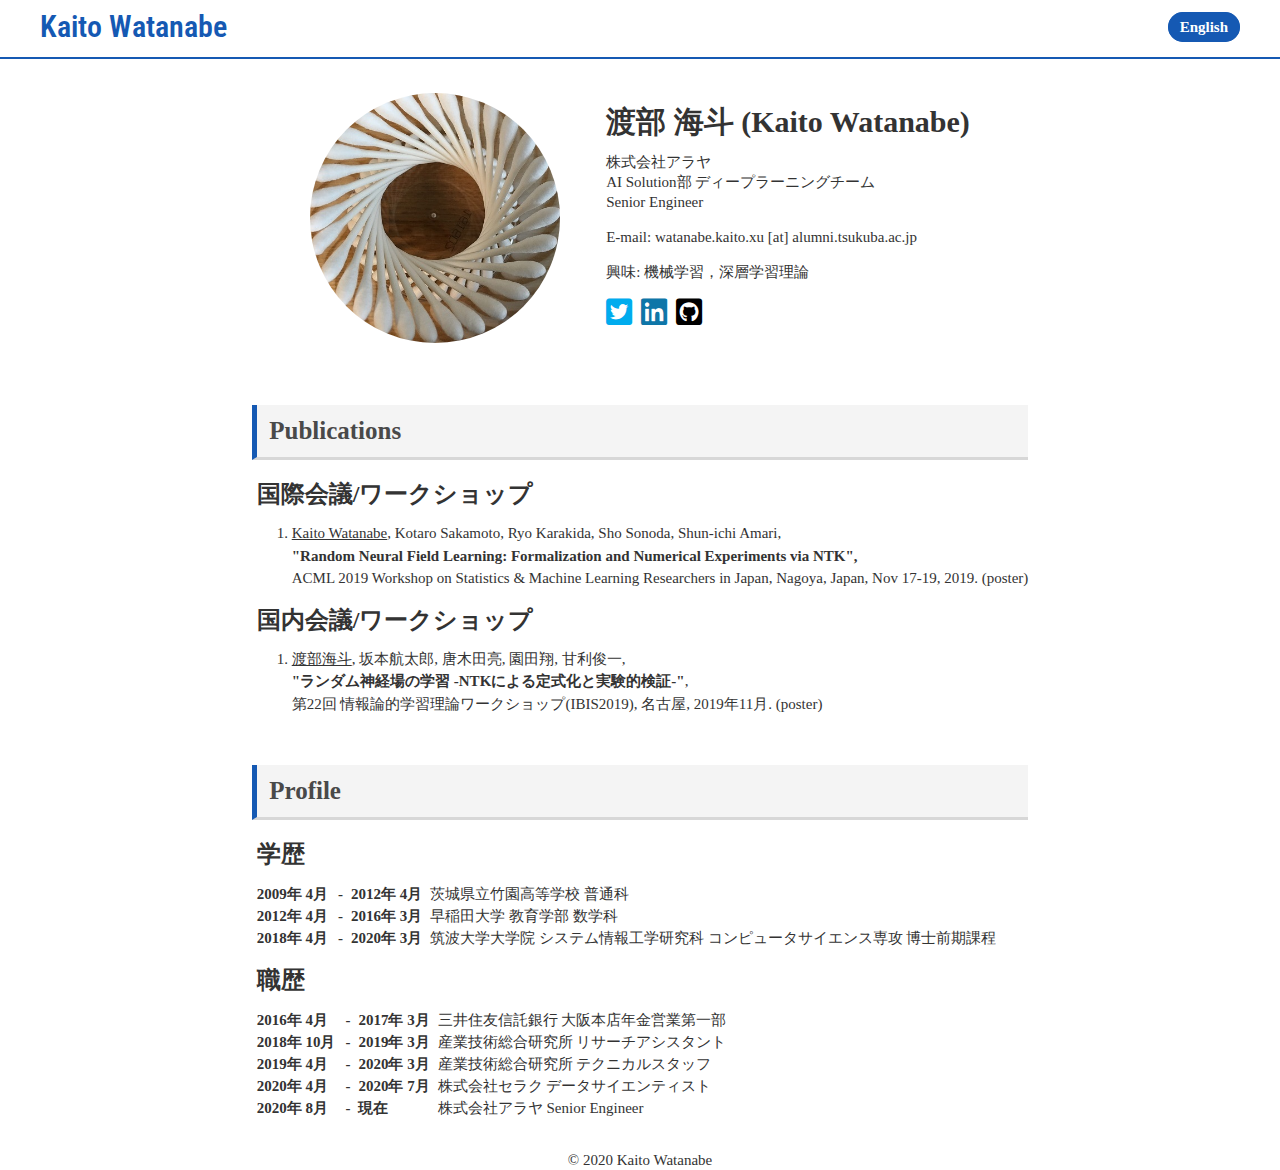
==== index_ja.html @ 52866f0a "Update index_ja.html" ====
<!DOCTYPE html>
<html>
<head>
    <title>Kaito Watanabe | Araya Inc.</title>
    <link rel="stylesheet" href="pages.css">
    <link href="https://fonts.googleapis.com/css?family=Roboto+Condensed:700" rel="stylesheet">
    <link href="https://use.fontawesome.com/releases/v5.6.1/css/all.css" rel="stylesheet">
</head>
<body class="common">
    <header>
        <nav>
            <ul class="navi">
                <li>
                    <a href="./index_ja.html" class="navi--item title">
                        Kaito Watanabe
                    </a>
                </li>
                <li>
                    <a href="./index_en.html" class="navi--item language">
                        English
                    </a>
                </li>
            </ul>
        </nav>
    </header>
    <main>
        <article class="image-desc">
            <img class="image-desc--img circle" src="./profile.JPG" alt="渡部海斗"/>
            <section class="image-desc-txt">
                <h1 class="<image-desc--heading">
                    渡部 海斗 (Kaito Watanabe)
                </h1>
                <p>
                    株式会社アラヤ<br/>
                    AI Solution部 ディープラーニングチーム<br/>
                    Senior Engineer<br/>
                </p>
                <p>
                    E-mail: watanabe.kaito.xu [at] alumni.tsukuba.ac.jp <br/>
                </p>
                <p>
                    興味: 機械学習，深層学習理論
                </p>
                <p class="SNS">
                    <a href="https://twitter.com/sysc_kt"  target="_Blank" class="twitter"><i class="fab fa-twitter-square fa-2x"></i></a>
                    <a href="https://www.linkedin.com/in/kaito-watanabe-32a507141/?trk=uno-choose-ge-no-intent&dl=no"  target="_Blank" class="linkedin"><i class="fab fa-linkedin fa-2x"></i></a>
                    <a href="https://github.com/kwignb"  target="_Blank" class="github"><i class="fab fa-github-square fa-2x"></i></a>       
                </p>
            </section>
        </article>
        <article class="info">
            <h1 class="info--heading heading" id="publications">Publications</h1>
            <section>
                <h2 class="info--heading2">国際会議/ワークショップ</h2>
                <ol class="info--txt info--txt__list">
                    <li class="info--txt info--txt__list_elem">
                        <u>Kaito Watanabe</u>, Kotaro Sakamoto, Ryo Karakida, Sho Sonoda, Shun-ichi Amari, <br/>
                        <a class="info--txt__weight_700">"Random Neural Field Learning: Formalization and Numerical Experiments via NTK", </a><br/>
                        ACML 2019 Workshop on Statistics &amp; Machine Learning Researchers in Japan, Nagoya, Japan, Nov 17-19, 2019. (poster)
                    </li>
                </ol>
            </section>
            <section>
                <h2 class="info--heading2">国内会議/ワークショップ</h2>
                    <ol class="info--txt info--txt__list">
                        <li class="info--txt info--txt__list_elem">
                            <u>渡部海斗</u>, 坂本航太郎, 唐木田亮, 園田翔, 甘利俊一, <br/>
                            <a class="info--txt__weight_700">"ランダム神経場の学習 -NTKによる定式化と実験的検証-"</a>, <br/>
                            第22回 情報論的学習理論ワークショップ(IBIS2019), 名古屋, 2019年11月. (poster)
                        </li>
                    </ol>
            </section>
            </article>
        <article class="info">
            <h1 class="info--heading heading" id="profile">Profile</h1>
            <section>
                <h2 class="info--heading2">学歴</h2>
                <table>
                    <tbody>
                        <tr>
                            <td class="bold">2009年 4月</td>
                            <td class="bold">-</td>
                            <td class="bold">2012年 4月</td>
                            <td>茨城県立竹園高等学校 普通科</td>
                        </tr>
                        <tr>
                            <td class="bold">2012年 4月</td>
                            <td class="bold">-</td>
                            <td class="bold">2016年 3月</td>
                            <td>早稲田大学 教育学部 数学科</td>
                        </tr>
                        <tr>
                            <td class="bold">2018年 4月</td>
                            <td class="bold">-</td>
                            <td class="bold">2020年 3月</td>
                            <td>筑波大学大学院 システム情報工学研究科 コンピュータサイエンス専攻 博士前期課程</td>
                        </tr>
                    </tbody>
                </table>
            </section>
            <section>
                <h2 class="info--heading2">職歴</h2>
                <table>
                    <tbody>
                        <tr>
                            <td class="bold">2016年 4月</td>
                            <td class="bold">-</td>
                            <td class="bold">2017年 3月</td>
                            <td>三井住友信託銀行 大阪本店年金営業第一部</td>
                        </tr>
                        <tr>
                            <td class="bold">2018年 10月</td>
                            <td class="bold">-</td>
                            <td class="bold">2019年 3月</td>
                            <td>産業技術総合研究所 リサーチアシスタント</td>
                        </tr>
                        <tr>
                            <td class="bold">2019年 4月</td>
                            <td class="bold">-</td>
                            <td class="bold">2020年 3月</td>
                            <td>産業技術総合研究所 テクニカルスタッフ</td>
                        </tr>
                        <tr>
                            <td class="bold">2020年 4月</td>
                            <td class="bold">-</td>
                            <td class="bold">2020年 7月</td>
                            <td>株式会社セラク データサイエンティスト</td>
                        </tr>
                        <tr>
                            <td class="bold">2020年 8月</td>
                            <td class="bold">-</td>
                            <td class="bold">現在</td>
                            <td>株式会社アラヤ Senior Engineer</td>
                        </tr>
                    </tbody>
                </table>
            </section>
        </article>
    </main>
    <footer class="footer">
        © 2020 Kaito Watanabe
    </footer>
</body>
</html>
---- pages.css ----
html{
    font-size: 62.5%;
}

body{
    background-color: #FFFFF;
    color: #333;
    margin: 0;
}

.image-desc{
    align-items: center;
    box-shadow: 0 2px 0 rgba(255, 255, 255, 1);
    display: flex;
    -webkit-justify-content: center;
    -moz-justify-content: center;
    -ms-justify-content: center;
    -o-justify-content: center;
    justify-content: center;
    margin: 4.6rem 0 3.2rem 0;
    padding: 4.6rem 0 1.2rem 0;
}

.image-desc--img{
    /*width: 158px;*/
    height: 250px;
    margin-right: 4.6rem;
}

.circle{
    border-radius: 50%;
}
.twitter{
    color: #00acee;
    margin-right: 5px;
}

.linkedin{
    color: #0e76a8;
    margin-right: 5px;
}

.github{
    color: #000;
}

.info--txt__weight_700{
    font-weight: 700;
}

.info--txt{
    line-height: 1.5;    
}

.info--heading{
/*    border-left: solid 5px #1559B3;*/
    font-size: 2.5rem;
    height: 3.2rem;
    line-height: 3.2rem;
    margin: 5rem 0 2.4rem 0;
    padding: 0 0 0 0.8rem;
    font-weight: 700;
}

.info--heading2 {
    font-size: 2.4rem;
    font-weight: 600;
    margin: 2rem 0 1.8rem 0.5rem;
}

.info--heading3 {
    font-size: 1.8rem;
    font-weight: 500;
    margin: 0 0 1rem 0;
}

.navi {
    border-bottom: 2px solid #1559B3;
    position: fixed;
    z-index: 999;
    list-style-type: none;
    display:flex;
    justify-content: space-between;
    min-width: 100vw;
    left: 0;
    padding-top:17px;
    padding-bottom:15px;
    background: #fff;
    margin-block-start: 0;
}

.language {
    border: 1px solid #1559B3;
    border-radius: 15px;
    padding: 6px 11px 6px 11px;
    background: #1559B3;
    color: #fff !important;
    box-shadow: 5px 5px;
}

.footer {
    margin-top:30px;
}

.navi--item {
    color: #1559B3;
    font-weight: 600;
    margin-right: 8rem;
    text-decoration: none;
}

.common {
    align-items: center;
    display: flex;
    color: #333333;
    flex-flow: column nowrap;
    font-family: 'Vollkorn';
                 "Lora",
                 "Helvetica Neue",
                 Arial,
                 "Hiragino Kaku Gothic ProN",
                 "Hiragino Sans",
                 Meiryo,
                 sans-serif;
    font-weight: 300;
    font-size: 1.5rem;
    justify-content: center;
    line-height: 2rem;
}

.heading{
    padding: 0.4em 0.5em;/*文字の上下 左右の余白*/
    color: #494949;/*文字色*/
    background: #f4f4f4;/*背景色*/
    border-left: solid 5px #1559B3;/*左線*/
    border-bottom: solid 3px #d7d7d7;/*下線*/
    width: ;
}

.bold{
    font-weight: bold !important;
}

table td{
    padding: 0px 3px;
}

table td:nth-last-of-type(3){
    padding-left: 5px;
}

tr td:nth-last-of-type(1){
    padding-left: 3px;
}

.title {
    font-family: 'Roboto Condensed', sans-serif;
    font-size: 200%;
}
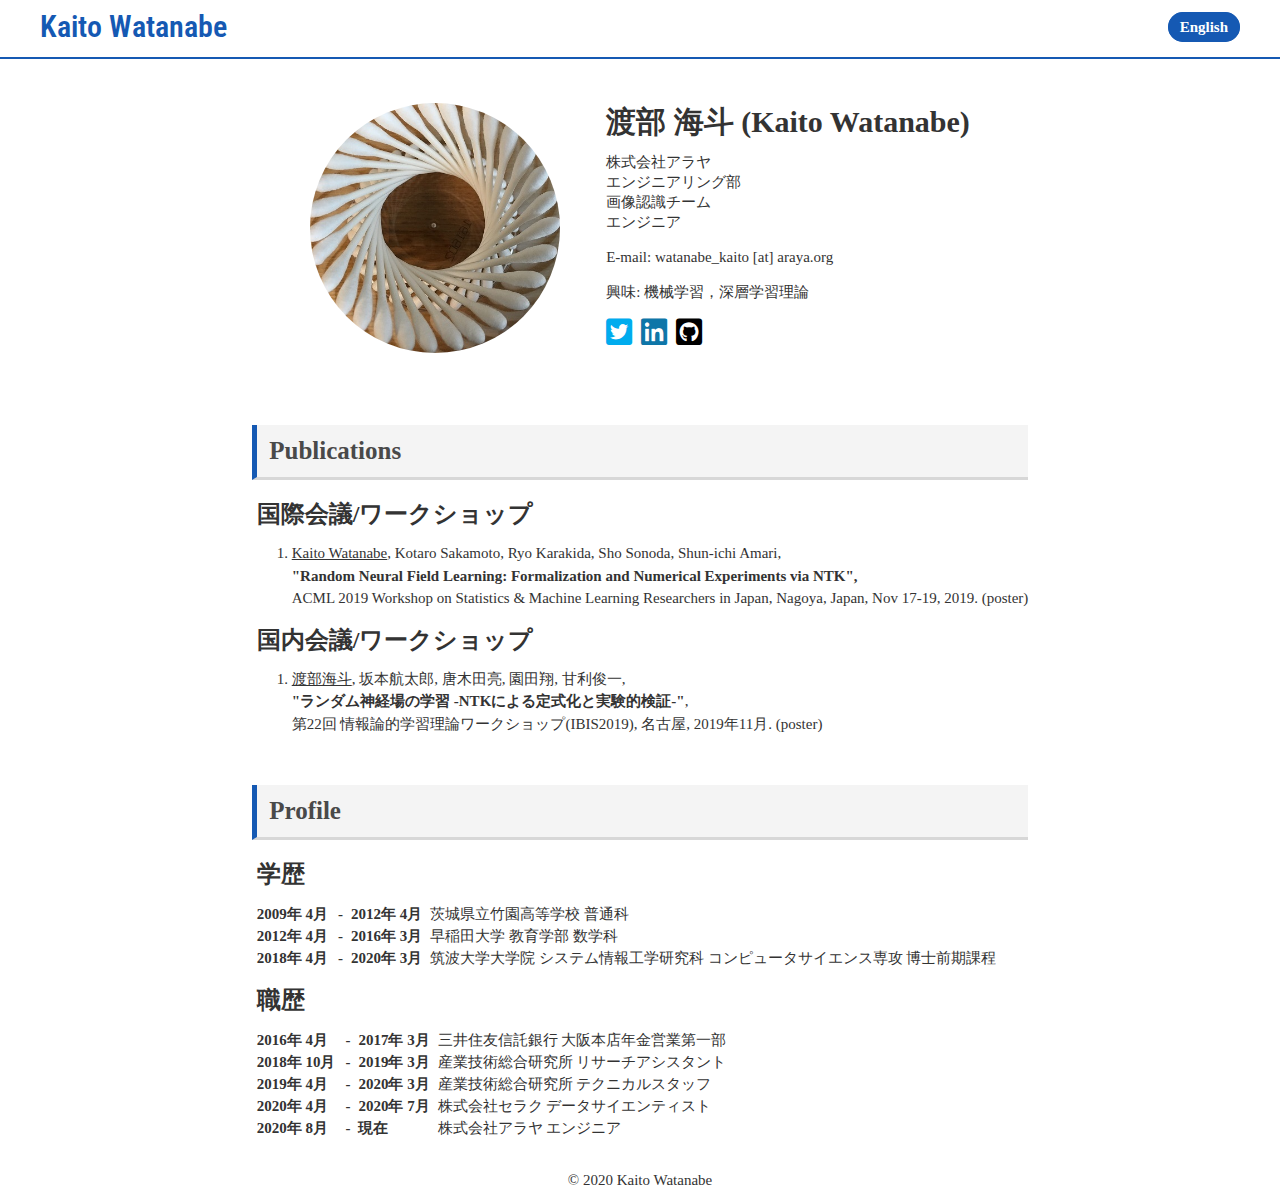
==== commit ded41b1b: "Update index_ja.html" ====
--- a/index_ja.html
+++ b/index_ja.html
@@ -31,12 +31,13 @@
                     渡部 海斗 (Kaito Watanabe)
                 </h1>
                 <p>
-                    株式会社アラヤ<br/>
-                    AI Solution部 ディープラーニングチーム<br/>
-                    Senior Engineer<br/>
+                    株式会社アラヤ <br/>
+                    エンジニアリング部 <br/>
+                    画像認識チーム <br/>
+                    エンジニア <br/>
                 </p>
                 <p>
-                    E-mail: watanabe.kaito.xu [at] alumni.tsukuba.ac.jp <br/>
+                    E-mail: watanabe_kaito [at] araya.org <br/>
                 </p>
                 <p>
                     興味: 機械学習，深層学習理論
@@ -130,7 +131,7 @@
                             <td class="bold">2020年 8月</td>
                             <td class="bold">-</td>
                             <td class="bold">現在</td>
-                            <td>株式会社アラヤ Senior Engineer</td>
+                            <td>株式会社アラヤ エンジニア</td>
                         </tr>
                     </tbody>
                 </table>
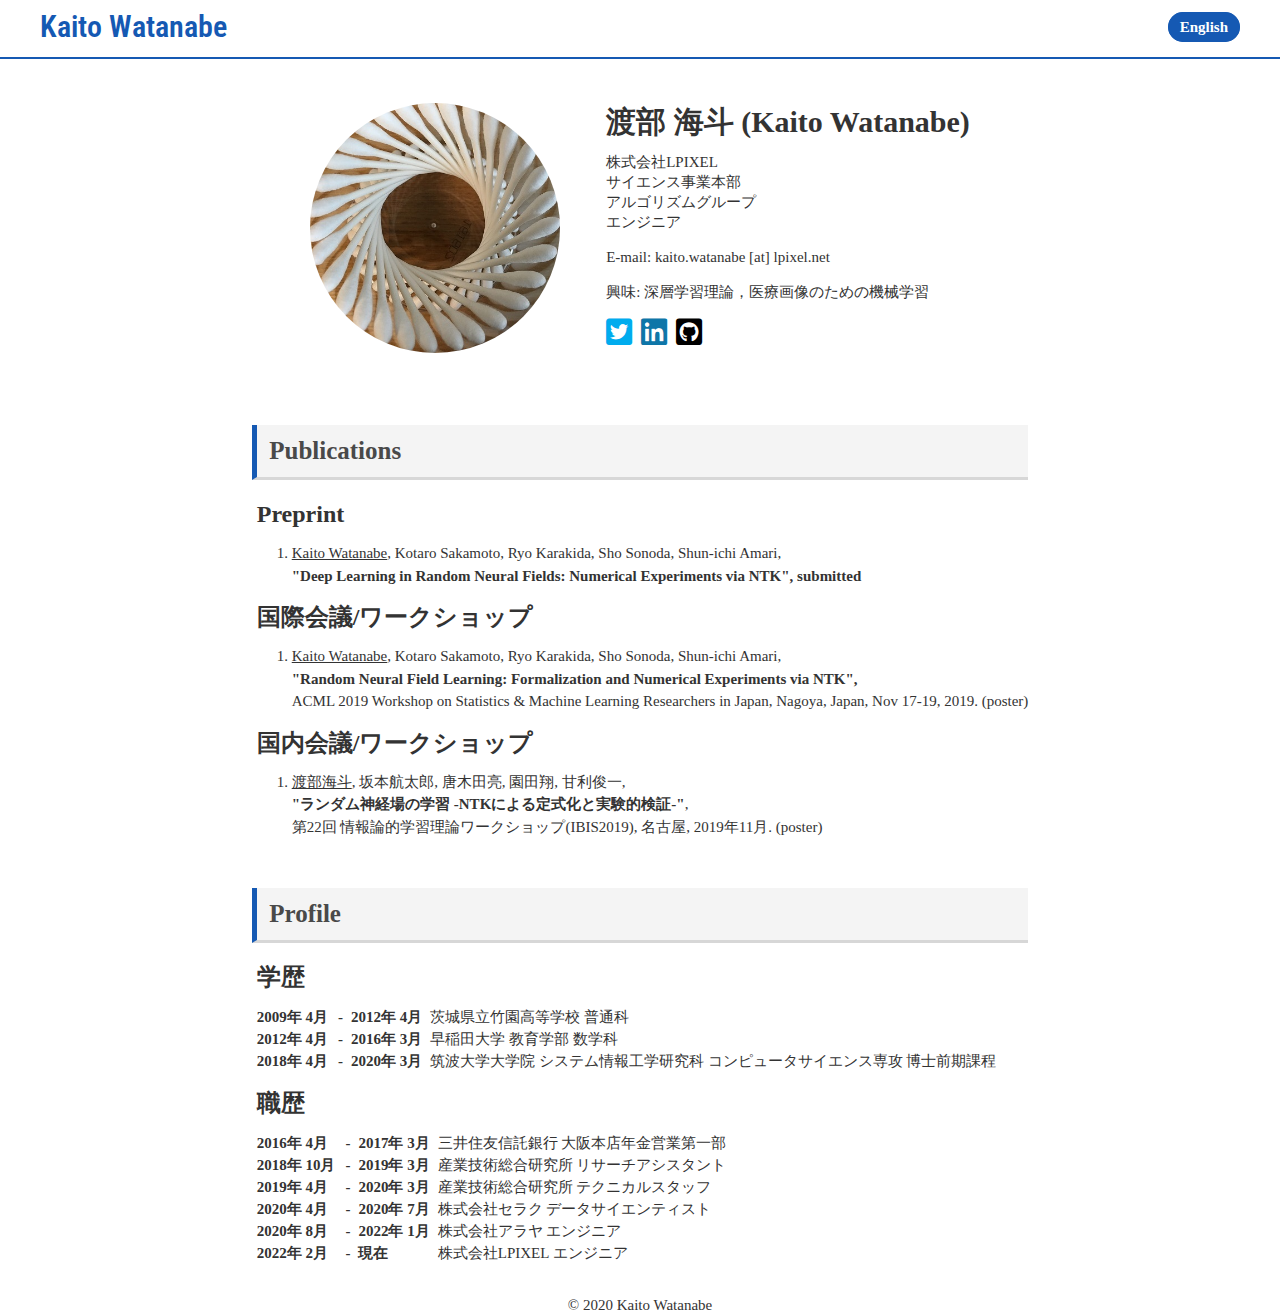
==== commit cf9ee5d7: "Update index_ja.html" ====
--- a/index_ja.html
+++ b/index_ja.html
@@ -31,16 +31,16 @@
                     渡部 海斗 (Kaito Watanabe)
                 </h1>
                 <p>
-                    株式会社アラヤ <br/>
-                    エンジニアリング部 <br/>
-                    画像認識チーム <br/>
+                    株式会社LPIXEL <br/>
+                    サイエンス事業本部 <br/>
+                    アルゴリズムグループ <br/>
                     エンジニア <br/>
                 </p>
                 <p>
-                    E-mail: watanabe_kaito [at] araya.org <br/>
+                    E-mail: kaito.watanabe [at] lpixel.net <br/>
                 </p>
                 <p>
-                    興味: 機械学習，深層学習理論
+                    興味: 深層学習理論，医療画像のための機械学習
                 </p>
                 <p class="SNS">
                     <a href="https://twitter.com/sysc_kt"  target="_Blank" class="twitter"><i class="fab fa-twitter-square fa-2x"></i></a>
@@ -51,6 +51,15 @@
         </article>
         <article class="info">
             <h1 class="info--heading heading" id="publications">Publications</h1>
+            <section>
+                <h2 class="info--heading2">Preprint</h2>
+                <ol class="info--txt info--txt__list">
+                    <li class="info--txt info--txt__list_elem">
+                        <u>Kaito Watanabe</u>, Kotaro Sakamoto, Ryo Karakida, Sho Sonoda, Shun-ichi Amari, <br/>
+                        <a class="info--txt__weight_700">"Deep Learning in Random Neural Fields: Numerical Experiments via NTK", submitted</a><br/>
+                    </li>
+                </ol>
+            </section>
             <section>
                 <h2 class="info--heading2">国際会議/ワークショップ</h2>
                 <ol class="info--txt info--txt__list">
@@ -130,8 +139,14 @@
                         <tr>
                             <td class="bold">2020年 8月</td>
                             <td class="bold">-</td>
+                            <td class="bold">2022年 1月</td>
+                            <td>株式会社アラヤ エンジニア</td>
+                        </tr>
+                        <tr>
+                            <td class="bold">2022年 2月</td>
+                            <td class="bold">-</td>
                             <td class="bold">現在</td>
-                            <td>株式会社アラヤ エンジニア</td>
+                            <td>株式会社LPIXEL エンジニア</td>
                         </tr>
                     </tbody>
                 </table>
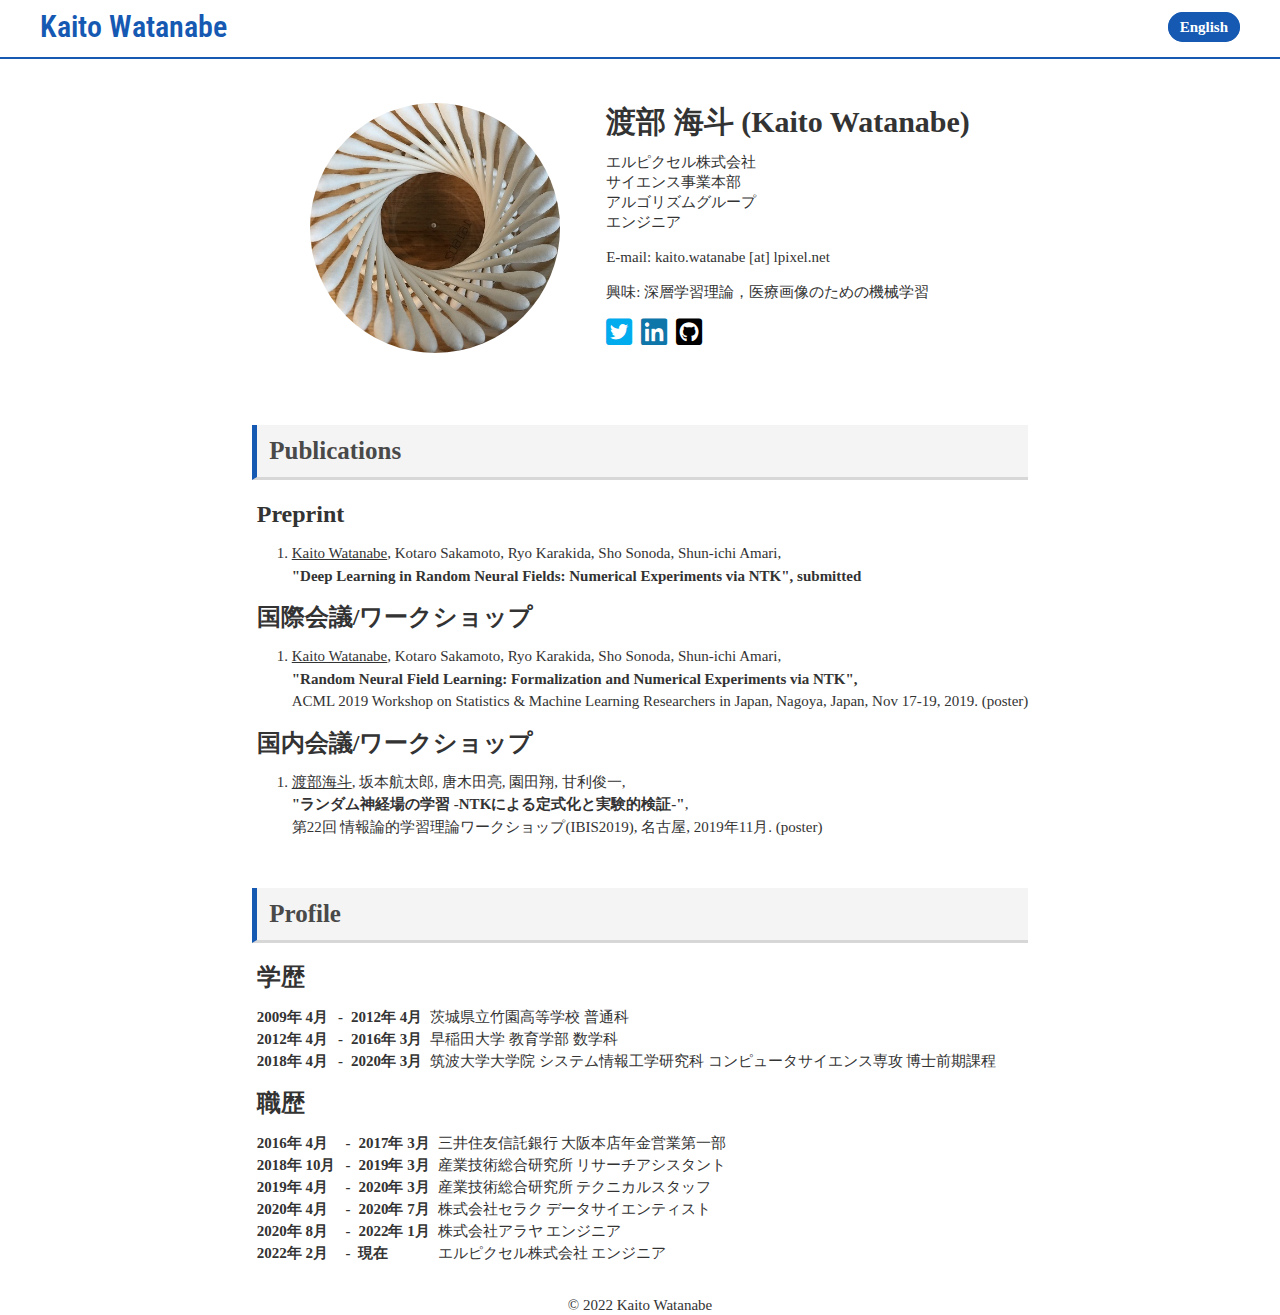
==== commit 4ff1fb85: "Update index_ja.html" ====
--- a/index_ja.html
+++ b/index_ja.html
@@ -31,7 +31,7 @@
                     渡部 海斗 (Kaito Watanabe)
                 </h1>
                 <p>
-                    株式会社LPIXEL <br/>
+                    エルピクセル株式会社 <br/>
                     サイエンス事業本部 <br/>
                     アルゴリズムグループ <br/>
                     エンジニア <br/>
@@ -146,7 +146,7 @@
                             <td class="bold">2022年 2月</td>
                             <td class="bold">-</td>
                             <td class="bold">現在</td>
-                            <td>株式会社LPIXEL エンジニア</td>
+                            <td>エルピクセル株式会社 エンジニア</td>
                         </tr>
                     </tbody>
                 </table>
@@ -154,7 +154,7 @@
         </article>
     </main>
     <footer class="footer">
-        © 2020 Kaito Watanabe
+        © 2022 Kaito Watanabe
     </footer>
 </body>
 </html>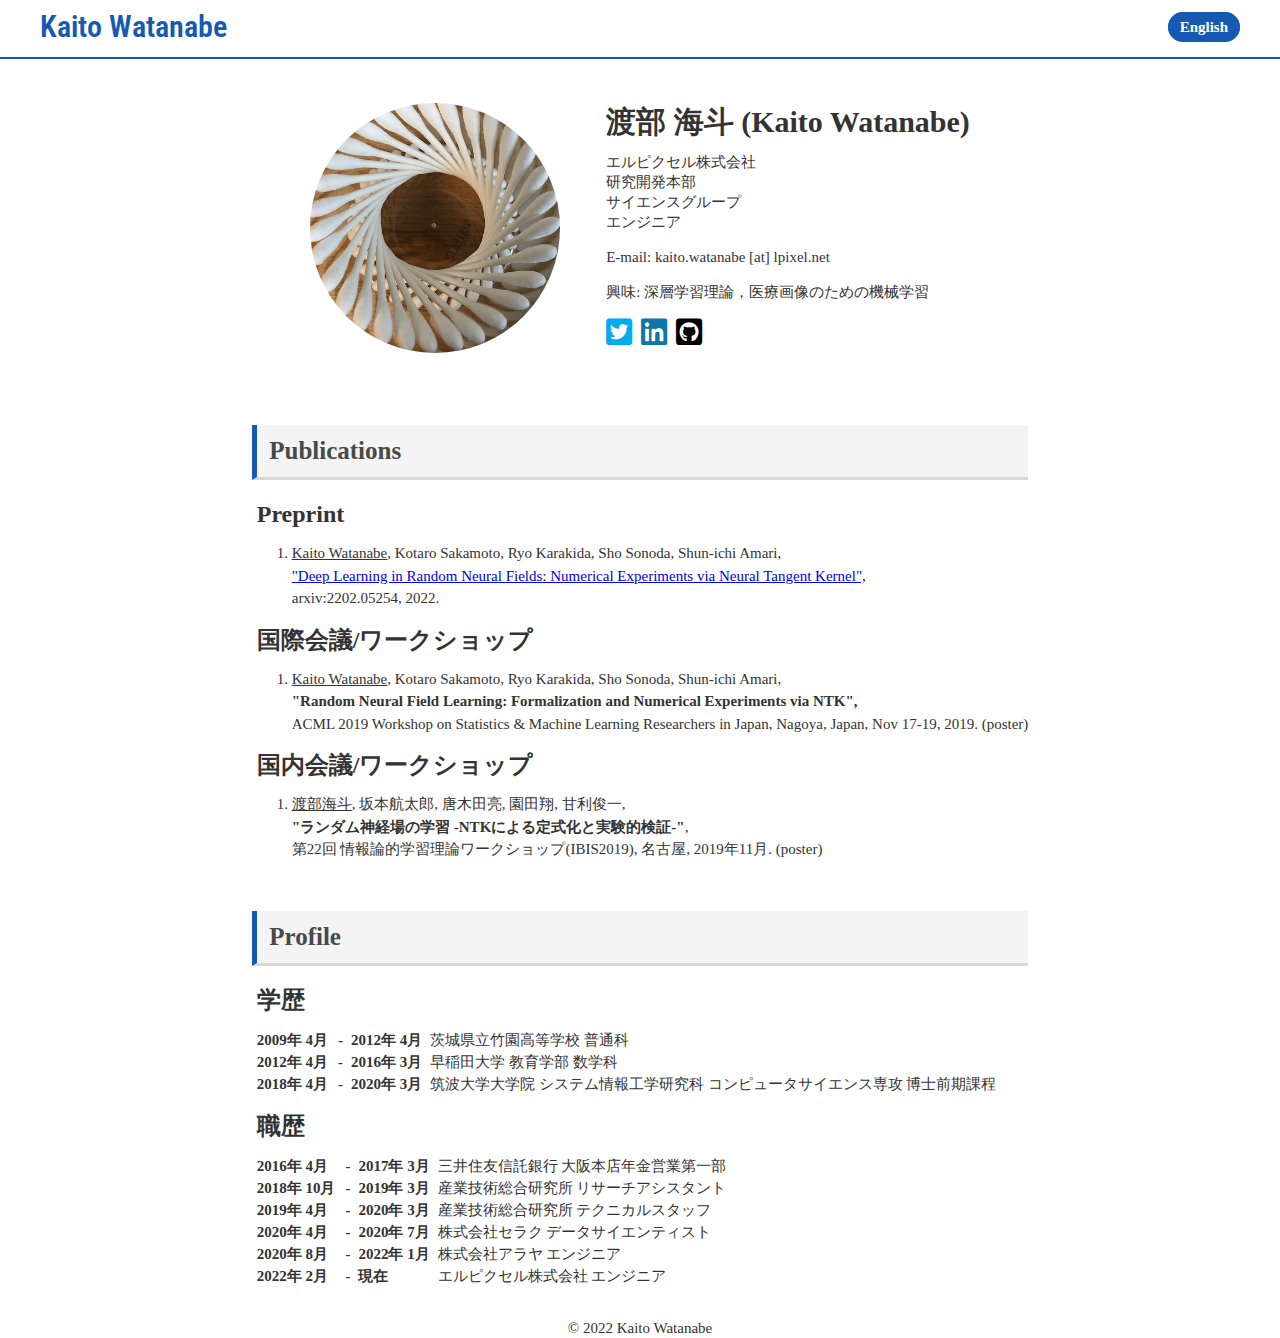
==== commit 8b87c9a1: "Update index_ja.html" ====
--- a/index_ja.html
+++ b/index_ja.html
@@ -32,8 +32,8 @@
                 </h1>
                 <p>
                     エルピクセル株式会社 <br/>
-                    サイエンス事業本部 <br/>
-                    アルゴリズムグループ <br/>
+                    研究開発本部 <br/>
+                    サイエンスグループ <br/>
                     エンジニア <br/>
                 </p>
                 <p>
@@ -56,7 +56,8 @@
                 <ol class="info--txt info--txt__list">
                     <li class="info--txt info--txt__list_elem">
                         <u>Kaito Watanabe</u>, Kotaro Sakamoto, Ryo Karakida, Sho Sonoda, Shun-ichi Amari, <br/>
-                        <a class="info--txt__weight_700">"Deep Learning in Random Neural Fields: Numerical Experiments via NTK", submitted</a><br/>
+                        <a class="info--txt__weight_700"><a href="https://arxiv.org/abs/2202.05254", target="_blank">"Deep Learning in Random Neural Fields: Numerical Experiments via Neural Tangent Kernel",</a><br/>
+                        arxiv:2202.05254, 2022.
                     </li>
                 </ol>
             </section>
@@ -65,7 +66,7 @@
                 <ol class="info--txt info--txt__list">
                     <li class="info--txt info--txt__list_elem">
                         <u>Kaito Watanabe</u>, Kotaro Sakamoto, Ryo Karakida, Sho Sonoda, Shun-ichi Amari, <br/>
-                        <a class="info--txt__weight_700">"Random Neural Field Learning: Formalization and Numerical Experiments via NTK", </a><br/>
+                        <a class="info--txt__weight_700">"Random Neural Field Learning: Formalization and Numerical Experiments via NTK",</a><br/>
                         ACML 2019 Workshop on Statistics &amp; Machine Learning Researchers in Japan, Nagoya, Japan, Nov 17-19, 2019. (poster)
                     </li>
                 </ol>
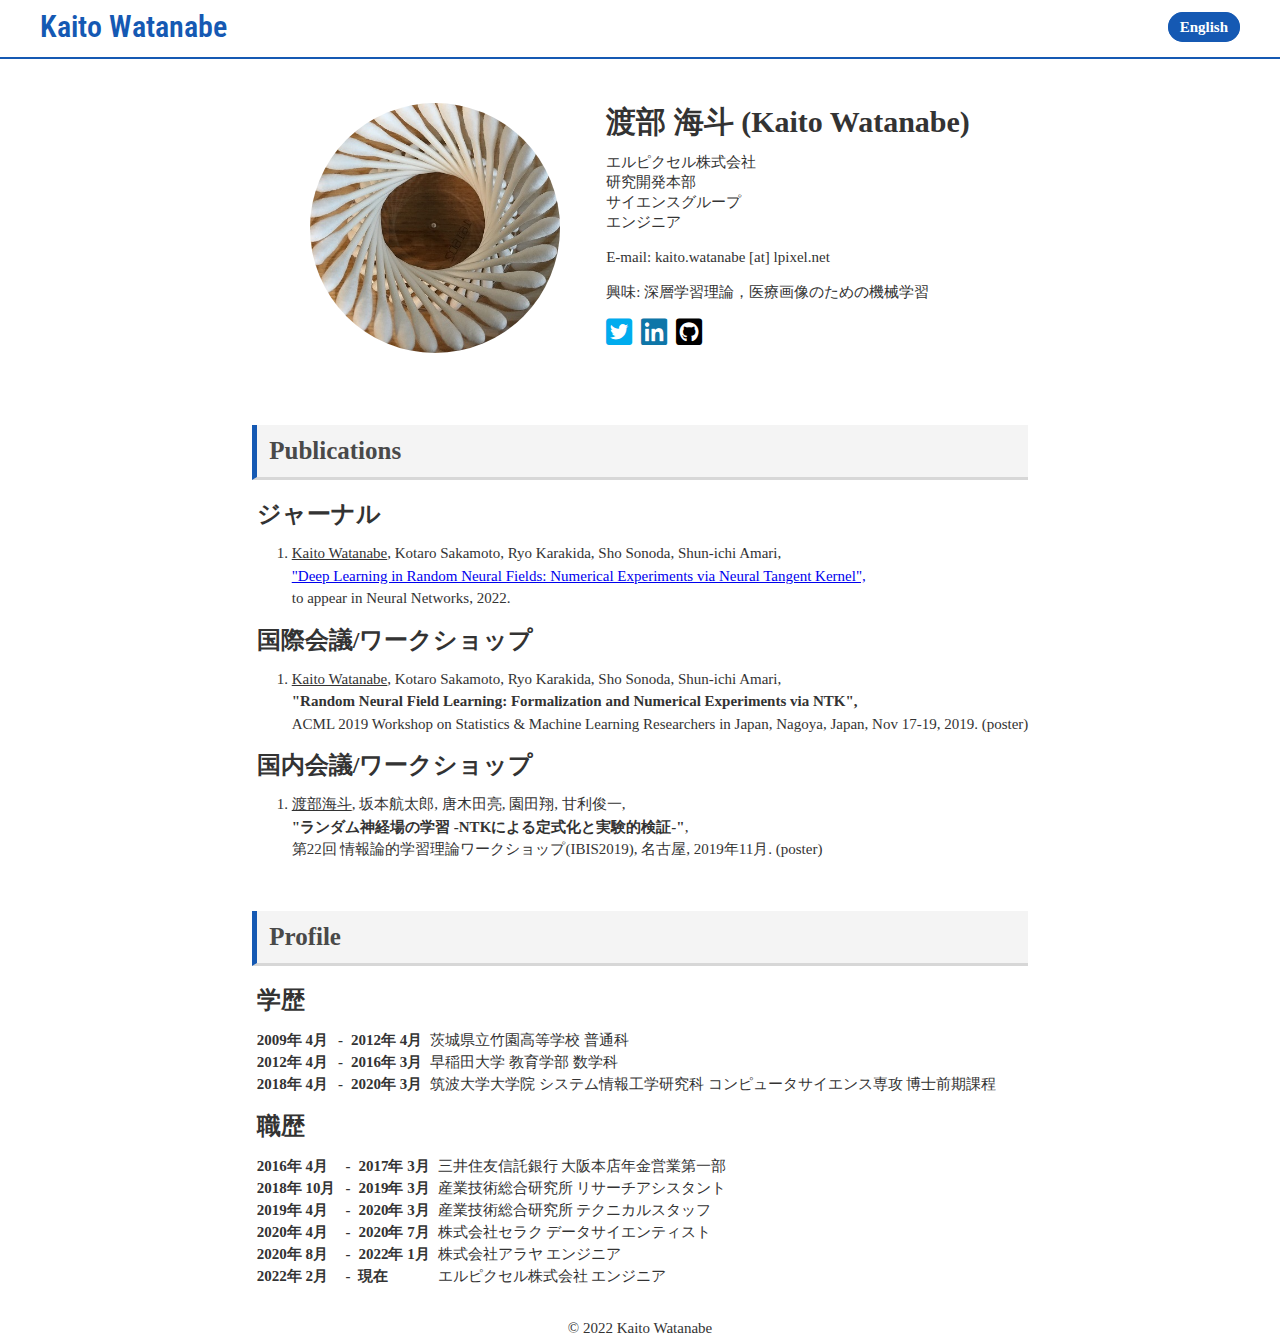
==== commit 5605393c: "journal accepted" ====
--- a/index_ja.html
+++ b/index_ja.html
@@ -1,7 +1,7 @@
 <!DOCTYPE html>
 <html>
 <head>
-    <title>Kaito Watanabe | Araya Inc.</title>
+    <title>Kaito Watanabe | LPIXEL Inc.</title>
     <link rel="stylesheet" href="pages.css">
     <link href="https://fonts.googleapis.com/css?family=Roboto+Condensed:700" rel="stylesheet">
     <link href="https://use.fontawesome.com/releases/v5.6.1/css/all.css" rel="stylesheet">
@@ -52,12 +52,12 @@
         <article class="info">
             <h1 class="info--heading heading" id="publications">Publications</h1>
             <section>
-                <h2 class="info--heading2">Preprint</h2>
+                <h2 class="info--heading2">ジャーナル</h2>
                 <ol class="info--txt info--txt__list">
                     <li class="info--txt info--txt__list_elem">
                         <u>Kaito Watanabe</u>, Kotaro Sakamoto, Ryo Karakida, Sho Sonoda, Shun-ichi Amari, <br/>
                         <a class="info--txt__weight_700"><a href="https://arxiv.org/abs/2202.05254", target="_blank">"Deep Learning in Random Neural Fields: Numerical Experiments via Neural Tangent Kernel",</a><br/>
-                        arxiv:2202.05254, 2022.
+                        to appear in Neural Networks, 2022.
                     </li>
                 </ol>
             </section>
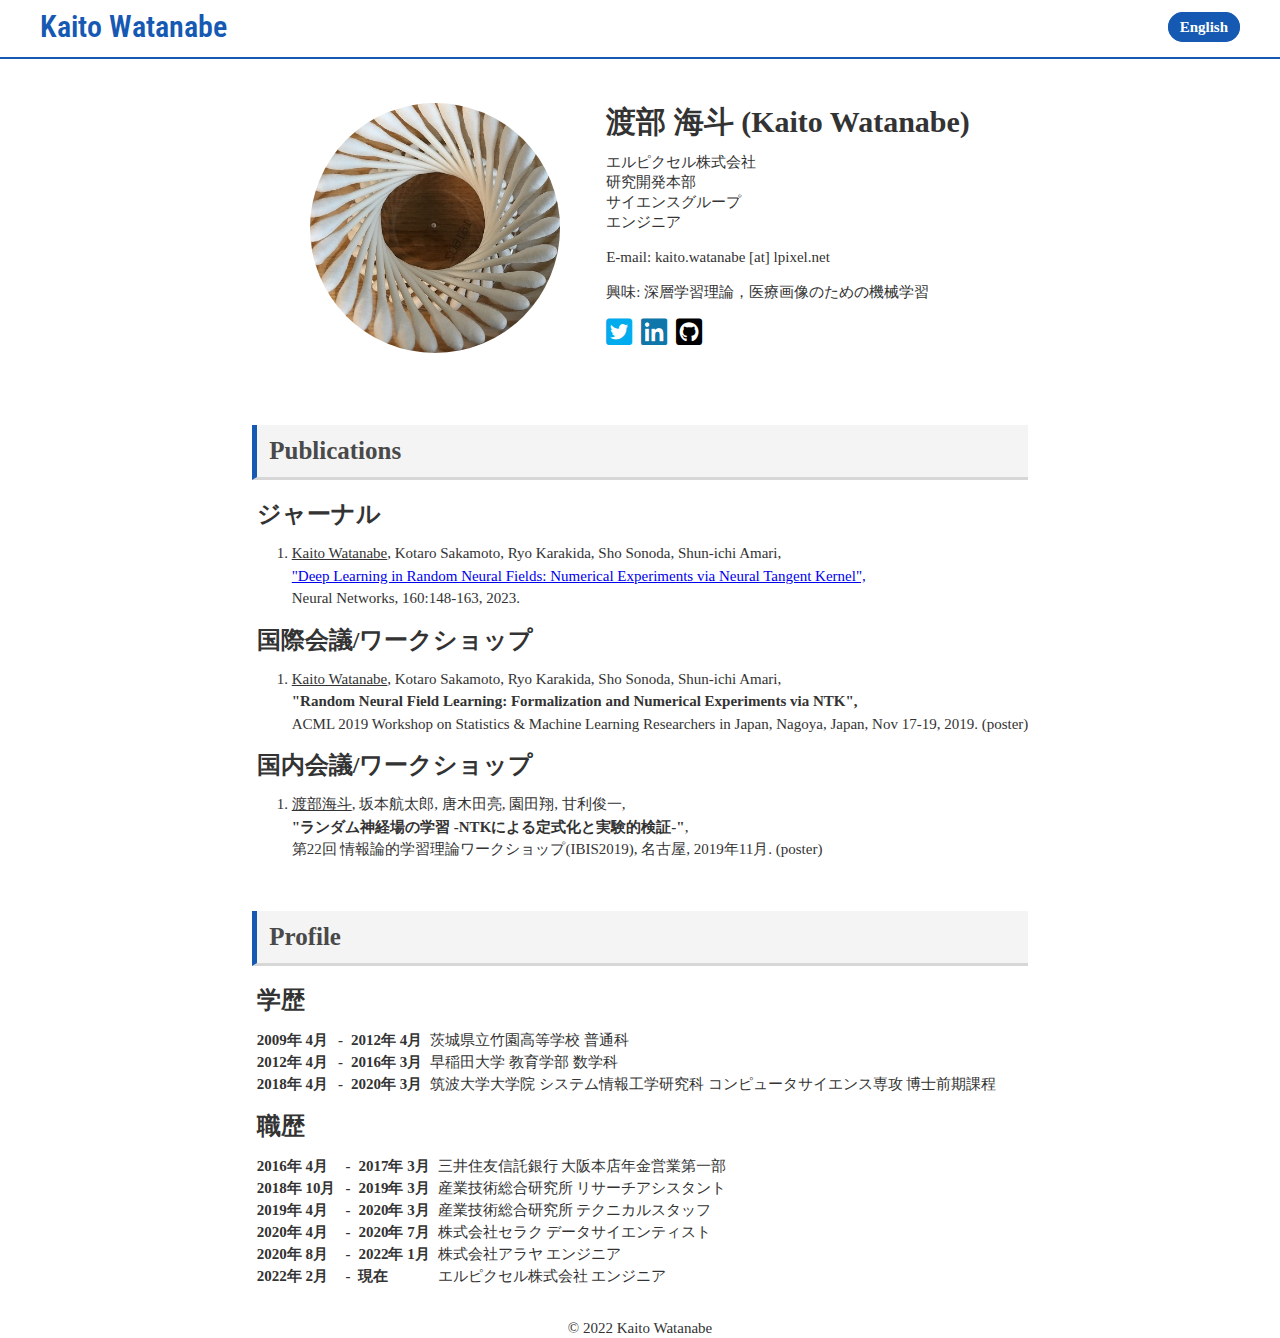
==== commit 493acdba: "Update index_ja.html" ====
--- a/index_ja.html
+++ b/index_ja.html
@@ -57,7 +57,7 @@
                     <li class="info--txt info--txt__list_elem">
                         <u>Kaito Watanabe</u>, Kotaro Sakamoto, Ryo Karakida, Sho Sonoda, Shun-ichi Amari, <br/>
                         <a class="info--txt__weight_700"><a href="https://arxiv.org/abs/2202.05254", target="_blank">"Deep Learning in Random Neural Fields: Numerical Experiments via Neural Tangent Kernel",</a><br/>
-                        to appear in Neural Networks, 2022.
+                        Neural Networks, 160:148-163, 2023.
                     </li>
                 </ol>
             </section>
